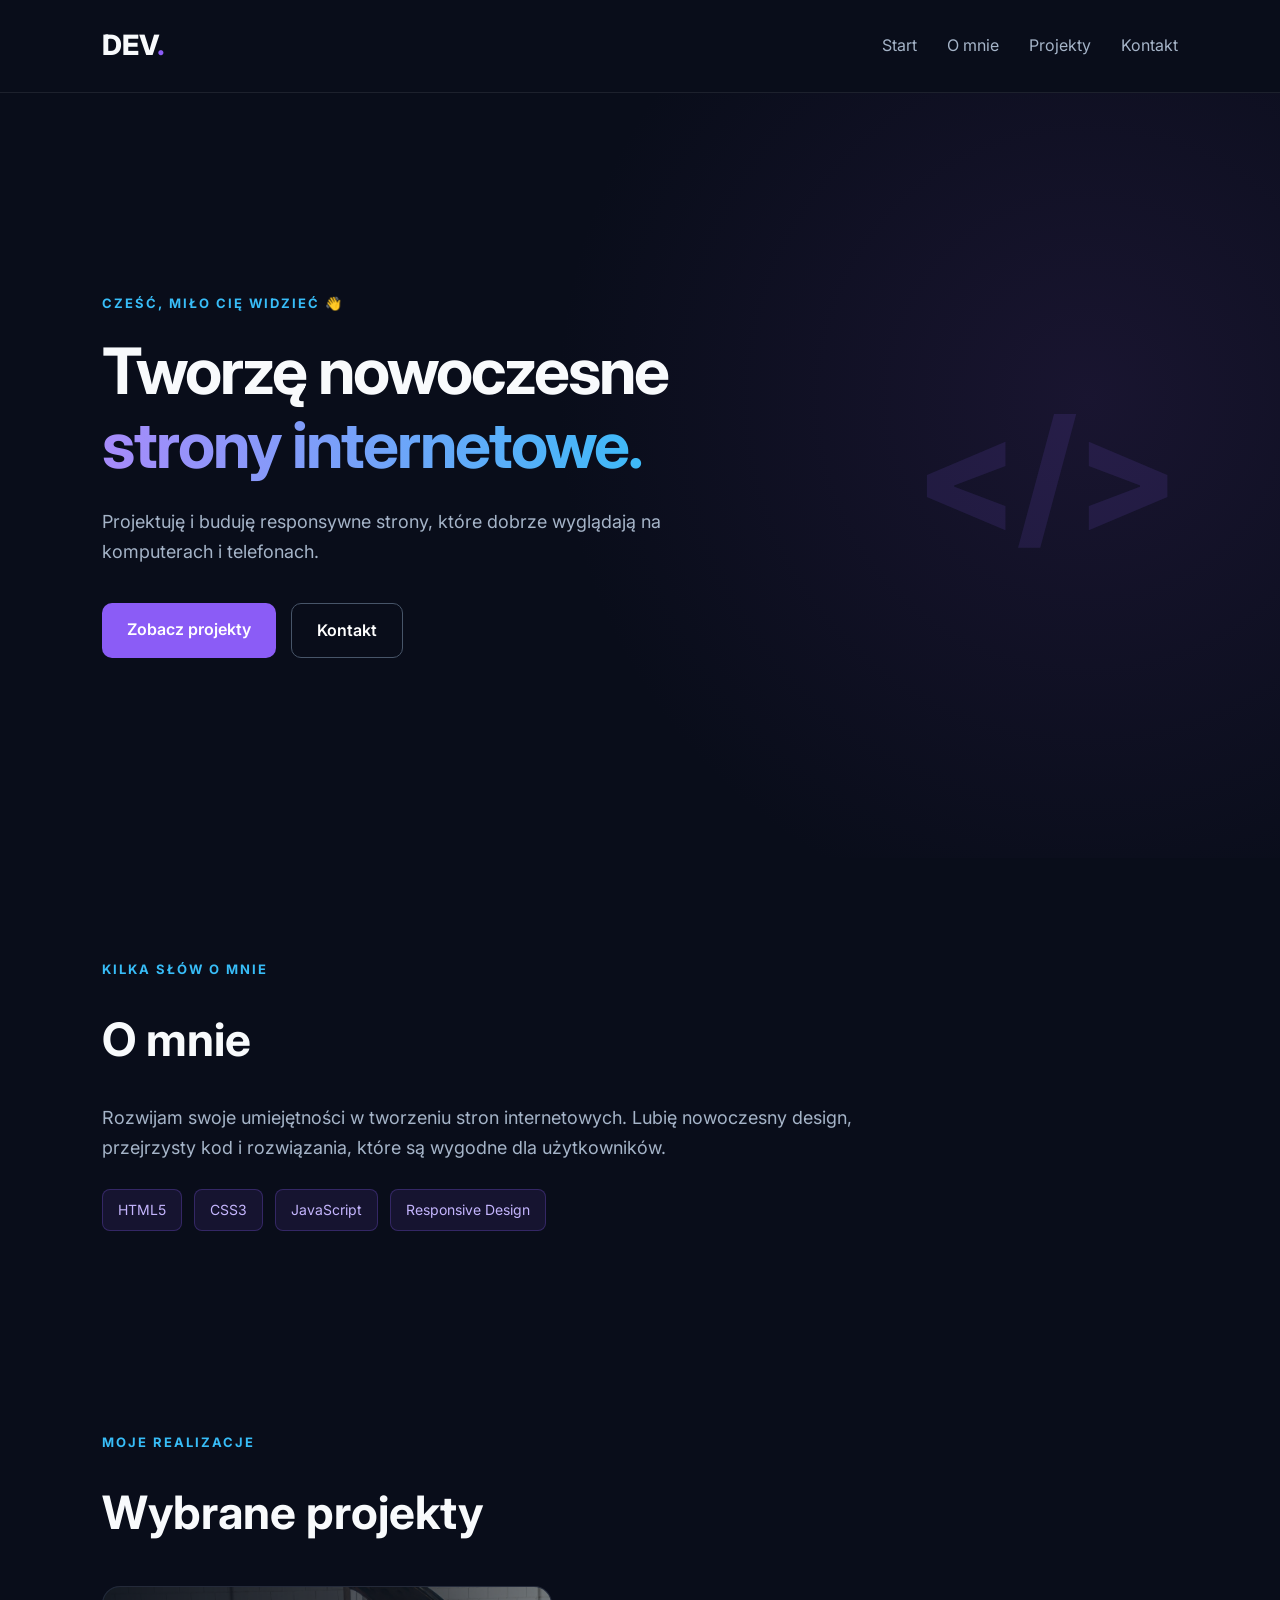
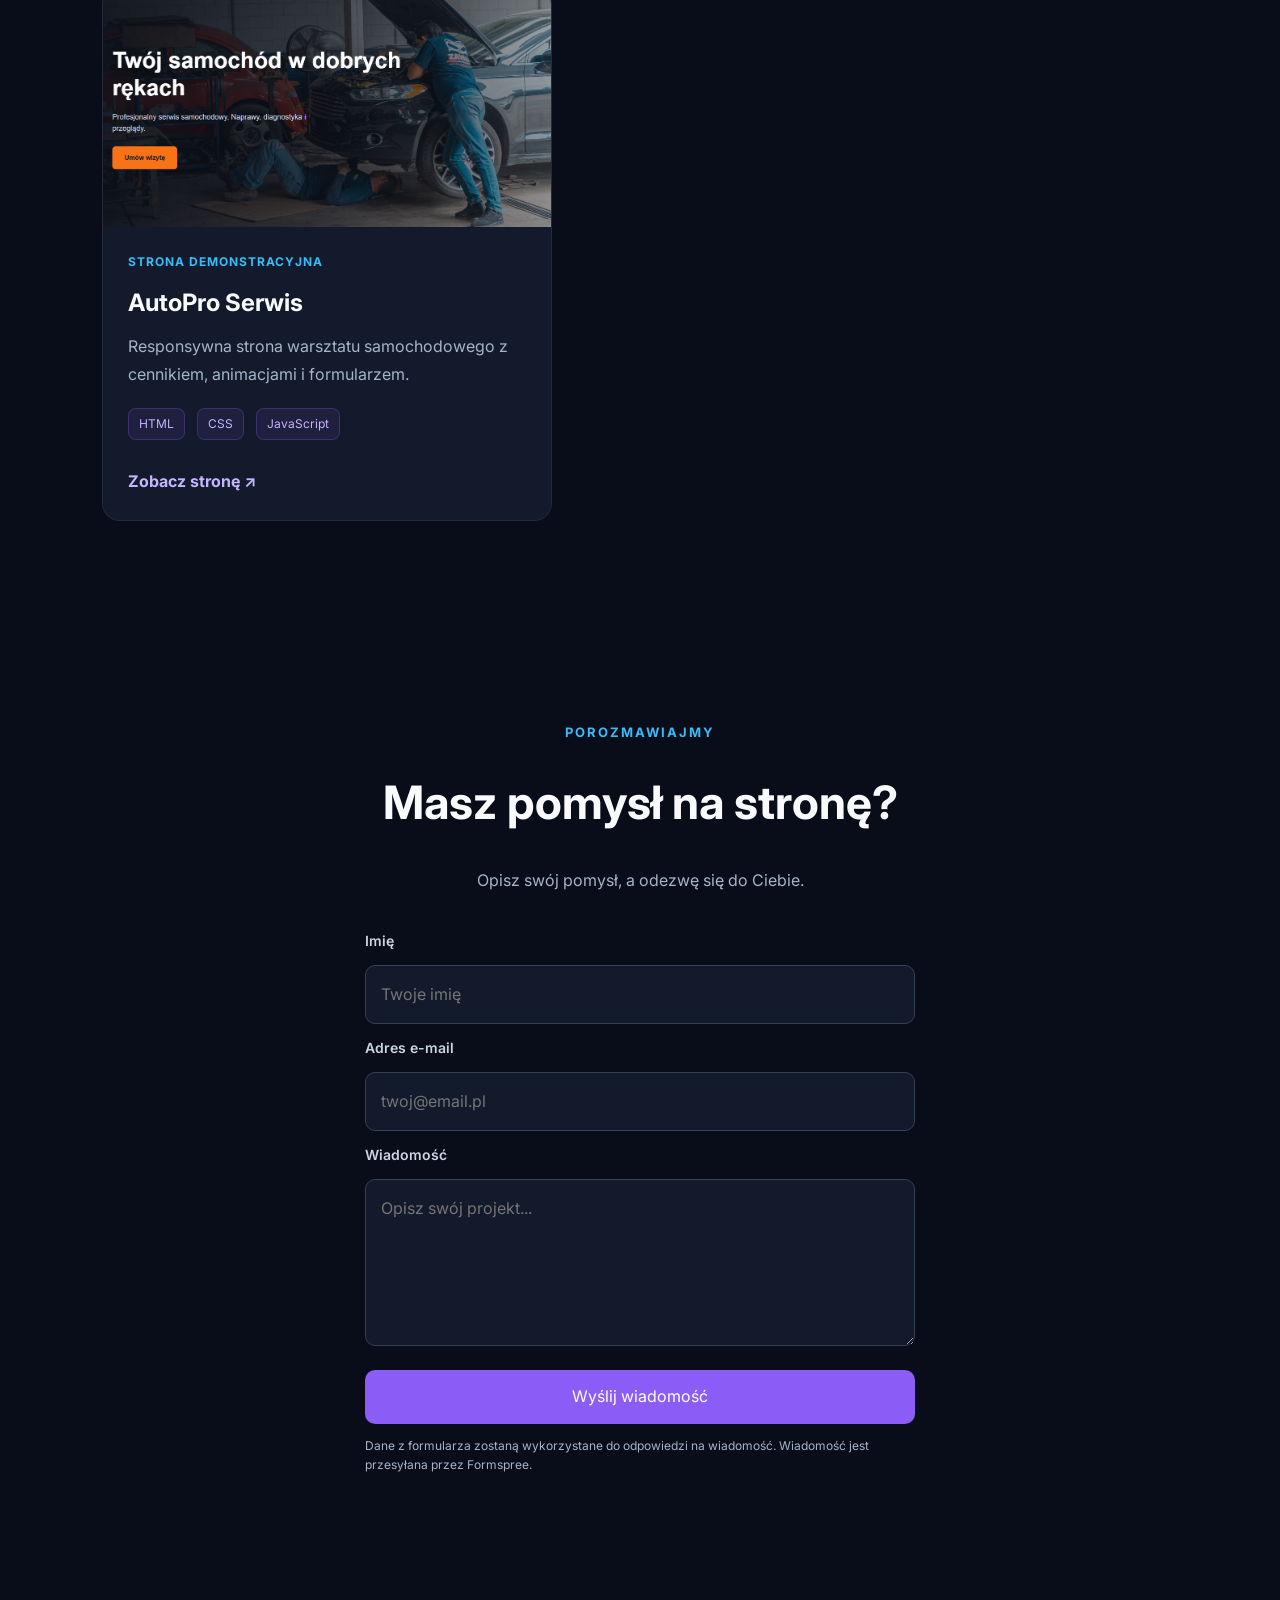
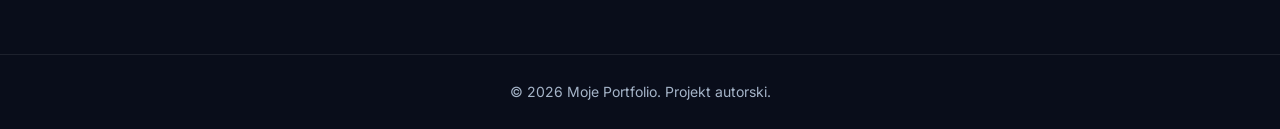
==== index.html @ 126b61ba "Add files via upload" ====
<!DOCTYPE html>
<html lang="pl">
<head>
    <meta charset="UTF-8">
    <meta name="viewport" content="width=device-width, initial-scale=1.0">
    <meta name="description" content="Portfolio twórcy stron internetowych. Projekty HTML, CSS i JavaScript, w tym AutoPro Serwis.">
    <meta name="theme-color" content="#090d1a">
    <title>Moje Portfolio | Web Developer</title>
    <link rel="stylesheet" href="style.css">
    <script src="script.js" defer></script>
</head>
<body>

    <header class="navbar">
        <a href="#start" class="logo">DEV<span>.</span></a>

        <nav aria-label="Nawigacja główna">
            <a href="#start">Start</a>
            <a href="#omnie">O mnie</a>
            <a href="#projekty">Projekty</a>
            <a href="#kontakt">Kontakt</a>
        </nav>
    </header>

    <main>

        <section id="start" class="hero">
            <div class="hero-content">
                <p class="hello">CZEŚĆ, MIŁO CIĘ WIDZIEĆ 👋</p>

                <h1>Tworzę nowoczesne
                    <span>strony internetowe.</span>
                </h1>

                <p class="hero-description">
                    Projektuję i buduję responsywne strony,
                    które dobrze wyglądają na komputerach
                    i telefonach.
                </p>

                <div class="hero-buttons">
                    <a href="#projekty" class="btn primary">
                        Zobacz projekty
                    </a>

                    <a href="#kontakt" class="btn secondary">
                        Kontakt
                    </a>
                </div>
            </div>

            <div class="hero-decoration">
                &lt;/&gt;
            </div>
        </section>

        <section id="omnie" class="section">
            <p class="section-label">KILKA SŁÓW O MNIE</p>
            <h2>O mnie</h2>

            <p class="about-text">
                Rozwijam swoje umiejętności w tworzeniu
                stron internetowych. Lubię nowoczesny
                design, przejrzysty kod i rozwiązania,
                które są wygodne dla użytkowników.
            </p>

            <div class="skills">
                <span>HTML5</span>
                <span>CSS3</span>
                <span>JavaScript</span>
                <span>Responsive Design</span>
            </div>
        </section>

        <section id="projekty" class="section">
            <p class="section-label">MOJE REALIZACJE</p>
            <h2>Wybrane projekty</h2>

            <div class="projects-grid">
                <article class="project-card">
                    <div class="project-image">
                        <img src="autopro.png"
                             alt="Podgląd strony AutoPro Serwis"
                             loading="lazy"
                             width="1200"
                             height="675">
                    </div>

                    <div class="project-content">
                        <p class="project-type">STRONA DEMONSTRACYJNA</p>

                        <h3>AutoPro Serwis</h3>

                        <p>
                            Responsywna strona warsztatu
                            samochodowego z cennikiem,
                            animacjami i formularzem.
                        </p>

                        <div class="project-tags">
                            <span>HTML</span>
                            <span>CSS</span>
                            <span>JavaScript</span>
                        </div>

                        <a
                            href="https://kacper7-sketch.github.io/autopro/"
                            target="_blank"
                            rel="noopener noreferrer"
                            class="project-link"
                        >
                            Zobacz stronę ↗
                        </a>
                    </div>
                </article>
            </div>
        </section>


        <section id="kontakt" class="section contact">
            <p class="section-label">POROZMAWIAJMY</p>
            <h2>Masz pomysł na stronę?</h2>
            <p>Opisz swój pomysł, a odezwę się do Ciebie.</p>

            <form id="formularz-kontaktowy"
                  class="contact-form"
                  action="https://formspree.io/f/mppqbgje"
                  method="POST">
                <label for="imie">Imię</label>
                <input type="text" id="imie" name="name"
                       placeholder="Twoje imię" autocomplete="given-name" required>

                <label for="email">Adres e-mail</label>
                <input type="email" id="email" name="email"
                       placeholder="twoj@email.pl" autocomplete="email" required>

                <label for="wiadomosc">Wiadomość</label>
                <textarea id="wiadomosc" name="message" rows="5"
                          placeholder="Opisz swój projekt..." required></textarea>

                <button type="submit" class="btn primary">Wyślij wiadomość</button>
                <p class="privacy-note">
                    Dane z formularza zostaną wykorzystane do odpowiedzi na wiadomość.
                    Wiadomość jest przesyłana przez Formspree.
                </p>
            </form>
            <p id="status-formularza" role="status" aria-live="polite"></p>
        </section>

    </main>

    <footer>
        <p>© 2026 Moje Portfolio. Projekt autorski.</p>
    </footer>

</body>
</html>
---- style.css ----
@import url('https://fonts.googleapis.com/css2?family=Inter:wght@400;500;600;700;800&display=swap');

:root {
    --bg: #090d1a;
    --surface: #131a2b;
    --text: #f8fafc;
    --muted: #a5b4c8;
    --accent: #8b5cf6;
    --accent-blue: #38bdf8;
}

* {
    margin: 0;
    padding: 0;
    box-sizing: border-box;
}

html {
    scroll-behavior: smooth;
}

body {
    font-family: 'Inter', sans-serif;
    background: var(--bg);
    color: var(--text);
    line-height: 1.7;
}

a {
    color: inherit;
    text-decoration: none;
}

.navbar {
    display: flex;
    align-items: center;
    justify-content: space-between;
    padding: 22px 8%;
    border-bottom: 1px solid #ffffff15;
}

.logo {
    font-size: 28px;
    font-weight: 800;
}

.logo span {
    color: var(--accent);
}

.navbar nav {
    display: flex;
    gap: 30px;
}

.navbar nav a {
    color: var(--muted);
    transition: color 0.2s;
}

.navbar nav a:hover {
    color: var(--accent-blue);
}

.hero {
    min-height: 85vh;
    display: flex;
    align-items: center;
    justify-content: space-between;
    gap: 40px;
    padding: 90px 8%;
    background: radial-gradient(
        circle at 85% 40%,
        #39245c55,
        transparent 45%
    );
}

.hero-content {
    max-width: 760px;
}

.hello,
.section-label {
    color: var(--accent-blue);
    font-weight: 700;
    letter-spacing: 2px;
    font-size: 13px;
    margin-bottom: 20px;
}

.hero h1 {
    font-size: clamp(38px, 5vw, 70px);
    line-height: 1.15;
    letter-spacing: -2px;
    margin-bottom: 25px;
}

.hero h1 span {
    display: block;
    background: linear-gradient(
        90deg,
        #a78bfa,
        #38bdf8
    );
    -webkit-background-clip: text;
    background-clip: text;
    color: transparent;
}

.hero-description {
    color: var(--muted);
    max-width: 570px;
    font-size: 18px;
}

.hero-buttons {
    display: flex;
    gap: 15px;
    flex-wrap: wrap;
    margin-top: 35px;
}

.btn {
    display: inline-block;
    padding: 13px 25px;
    border-radius: 10px;
    font-weight: 600;
    transition: transform 0.2s, background 0.2s;
}

.btn:hover {
    transform: translateY(-3px);
}

.primary {
    background: var(--accent);
    color: white;
}

.primary:hover {
    background: #7c3aed;
}

.secondary {
    border: 1px solid #475569;
    color: white;
}

.hero-decoration {
    font-size: clamp(80px, 12vw, 180px);
    font-weight: 800;
    color: #8b5cf620;
    user-select: none;
}

.section {
    padding: 100px 8%;
    max-width: 1400px;
    margin: auto;
}

.section h2 {
    font-size: clamp(30px, 4vw, 46px);
    margin-bottom: 25px;
}

.about-text {
    color: var(--muted);
    max-width: 750px;
    font-size: 18px;
}

.skills,
.project-tags {
    display: flex;
    flex-wrap: wrap;
    gap: 12px;
    margin-top: 25px;
}

.skills span,
.project-tags span {
    padding: 8px 15px;
    background: #8b5cf61a;
    color: #c4b5fd;
    border: 1px solid #8b5cf644;
    border-radius: 8px;
    font-size: 14px;
}

.projects-grid {
    display: grid;
    grid-template-columns: repeat(
        auto-fit,
        minmax(min(100%, 320px), 1fr)
    );
    gap: 25px;
    margin-top: 35px;
}

.project-card {
    background: var(--surface);
    border: 1px solid #ffffff12;
    border-radius: 18px;
    overflow: hidden;
    transition: transform 0.3s, border-color 0.3s;
}

.project-card:hover {
    transform: translateY(-7px);
    border-color: var(--accent);
}

.project-image {
    height: 200px;
    background: linear-gradient(135deg, #243b55, #141e30);
    display: flex;
    align-items: center;
    justify-content: center;
}

.project-image span {
    font-size: 65px;
}

.project-content {
    padding: 28px;
}

.project-type {
    color: var(--accent-blue);
    font-size: 12px;
    font-weight: 700;
    letter-spacing: 1px;
}

.project-content h3 {
    font-size: 24px;
    margin: 10px 0;
}

.project-content > p:not(.project-type) {
    color: var(--muted);
}

.project-tags {
    margin: 20px 0;
}

.project-tags span {
    padding: 5px 10px;
    font-size: 12px;
}

.project-link {
    display: inline-block;
    color: #c4b5fd;
    font-weight: 700;
    margin-top: 8px;
}

.project-link:hover {
    color: white;
}

.contact {
    text-align: center;
    padding-bottom: 120px;
}

.contact p:not(.section-label) {
    color: var(--muted);
    margin-bottom: 30px;
}

footer {
    text-align: center;
    padding: 25px;
    border-top: 1px solid #ffffff15;
    color: var(--muted);
    font-size: 14px;
}

@media (max-width: 768px) {
    .navbar {
        flex-direction: column;
        gap: 15px;
    }

    .navbar nav {
        gap: 15px;
        flex-wrap: wrap;
        justify-content: center;
    }

    .hero {
        min-height: 70vh;
        padding: 75px 6%;
    }

    .hero-decoration {
        display: none;
    }

    .section {
        padding: 70px 6%;
    }

    .hero h1 {
        letter-spacing: -1px;
    }
}

@media (prefers-reduced-motion: reduce) {
    html {
        scroll-behavior: auto;
    }

    .btn,
    .project-card {
        transition: none;
    }
}

/* ANIMACJE PRZEWIJANIA */

.animacja {
    opacity: 0;
    transform: translateY(30px);
    transition:
        opacity 0.8s ease,
        transform 0.8s ease;
}

.animacja.widoczny {
    opacity: 1;
    transform: translateY(0);
}

@media (prefers-reduced-motion: reduce) {
    .animacja {
        opacity: 1;
        transform: none;
        transition: none;
    }
}

/* POPRAWIONY WYGLĄD KARTY PROJEKTU */

.projects-grid {
    grid-template-columns: repeat(
        auto-fit,
        minmax(min(100%, 320px), 450px)
    );
}

.project-card {
    display: flex;
    flex-direction: column;
    overflow: hidden;
}

.project-image {
    width: 100%;
    height: 240px;
    flex-shrink: 0;
    overflow: hidden;
    position: relative;
}

.project-image img {
    display: block;
    width: 100%;
    height: 100%;
    object-fit: cover;
    object-position: center top;
}

.project-content {
    position: relative;
    background: #131a2b;
    padding: 25px;
    z-index: 1;
}

.project-card:hover .project-image img {
    transform: scale(1.04);
}

@media (prefers-reduced-motion: reduce) {
    .project-card:hover .project-image img {
        transform: none;
    }
}

/* FORMULARZ KONTAKTOWY */

.contact-form {
    display: flex;
    flex-direction: column;
    gap: 12px;
    max-width: 550px;
    margin: 35px auto 0;
    text-align: left;
}

.contact-form label {
    color: #cbd5e1;
    font-weight: 600;
    font-size: 14px;
}

.contact-form input,
.contact-form textarea {
    width: 100%;
    padding: 15px;
    border-radius: 10px;
    border: 1px solid #334155;
    background: #131a2b;
    color: white;
    font: inherit;
}

.contact-form input:focus,
.contact-form textarea:focus {
    outline: 2px solid #8b5cf6;
    outline-offset: 2px;
}

.contact-form button {
    border: none;
    cursor: pointer;
    font: inherit;
    margin-top: 12px;
}

.contact-form button:focus-visible {
    outline: 2px solid #38bdf8;
    outline-offset: 3px;
}
.privacy-note {
    color: #94a3b8;
    font-size: 12px;
    line-height: 1.6;
    text-align: left;
}

#status-formularza {
    margin-top: 20px;
    color: #c4b5fd;
    font-weight: 600;
}

.contact-form button:disabled {
    opacity: 0.6;
    cursor: wait;
}

/* Dodatkowe dopasowanie do wąskich ekranów */
img { max-width: 100%; }

@media (max-width: 420px) {
    .navbar nav { gap: 10px; }
    .navbar nav a { font-size: 13px; }
    .hero-buttons .btn { text-align: center; }
    .project-content { padding: 20px; }
    .project-image { height: 190px; }
}
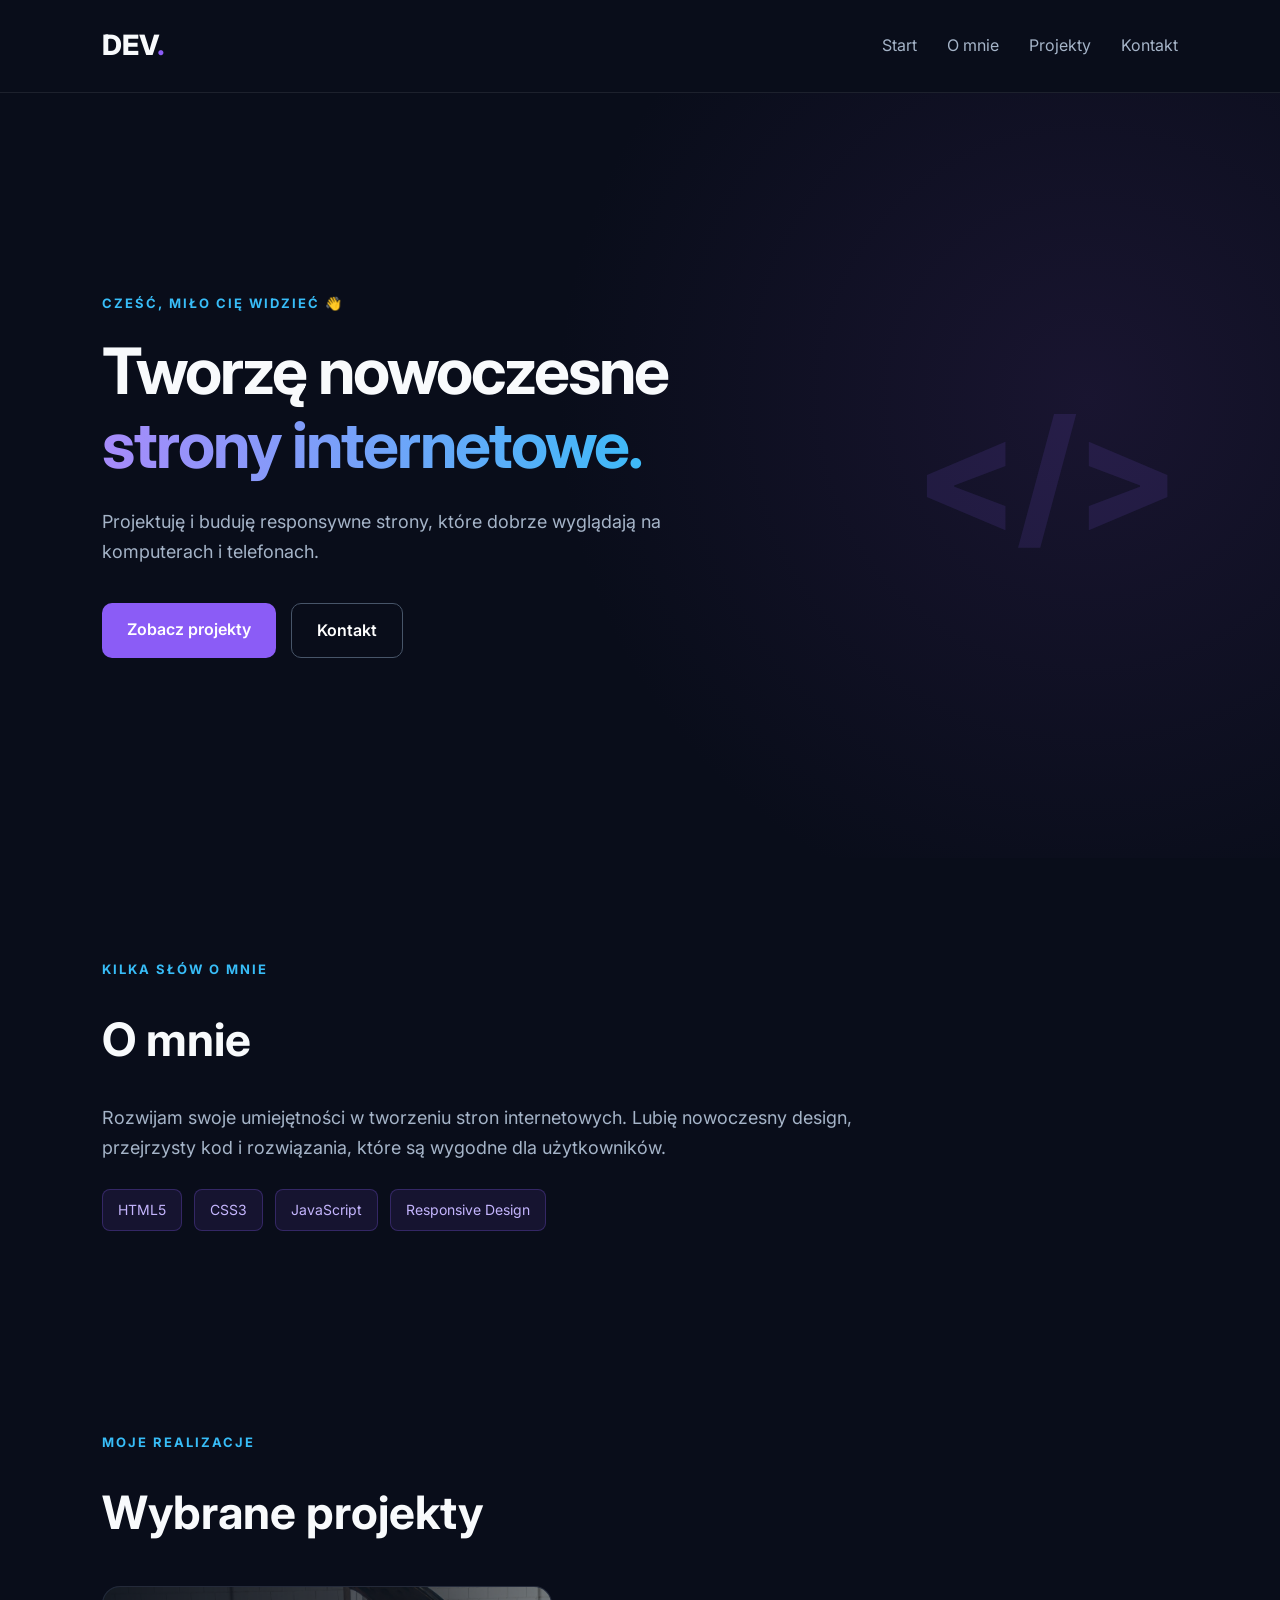
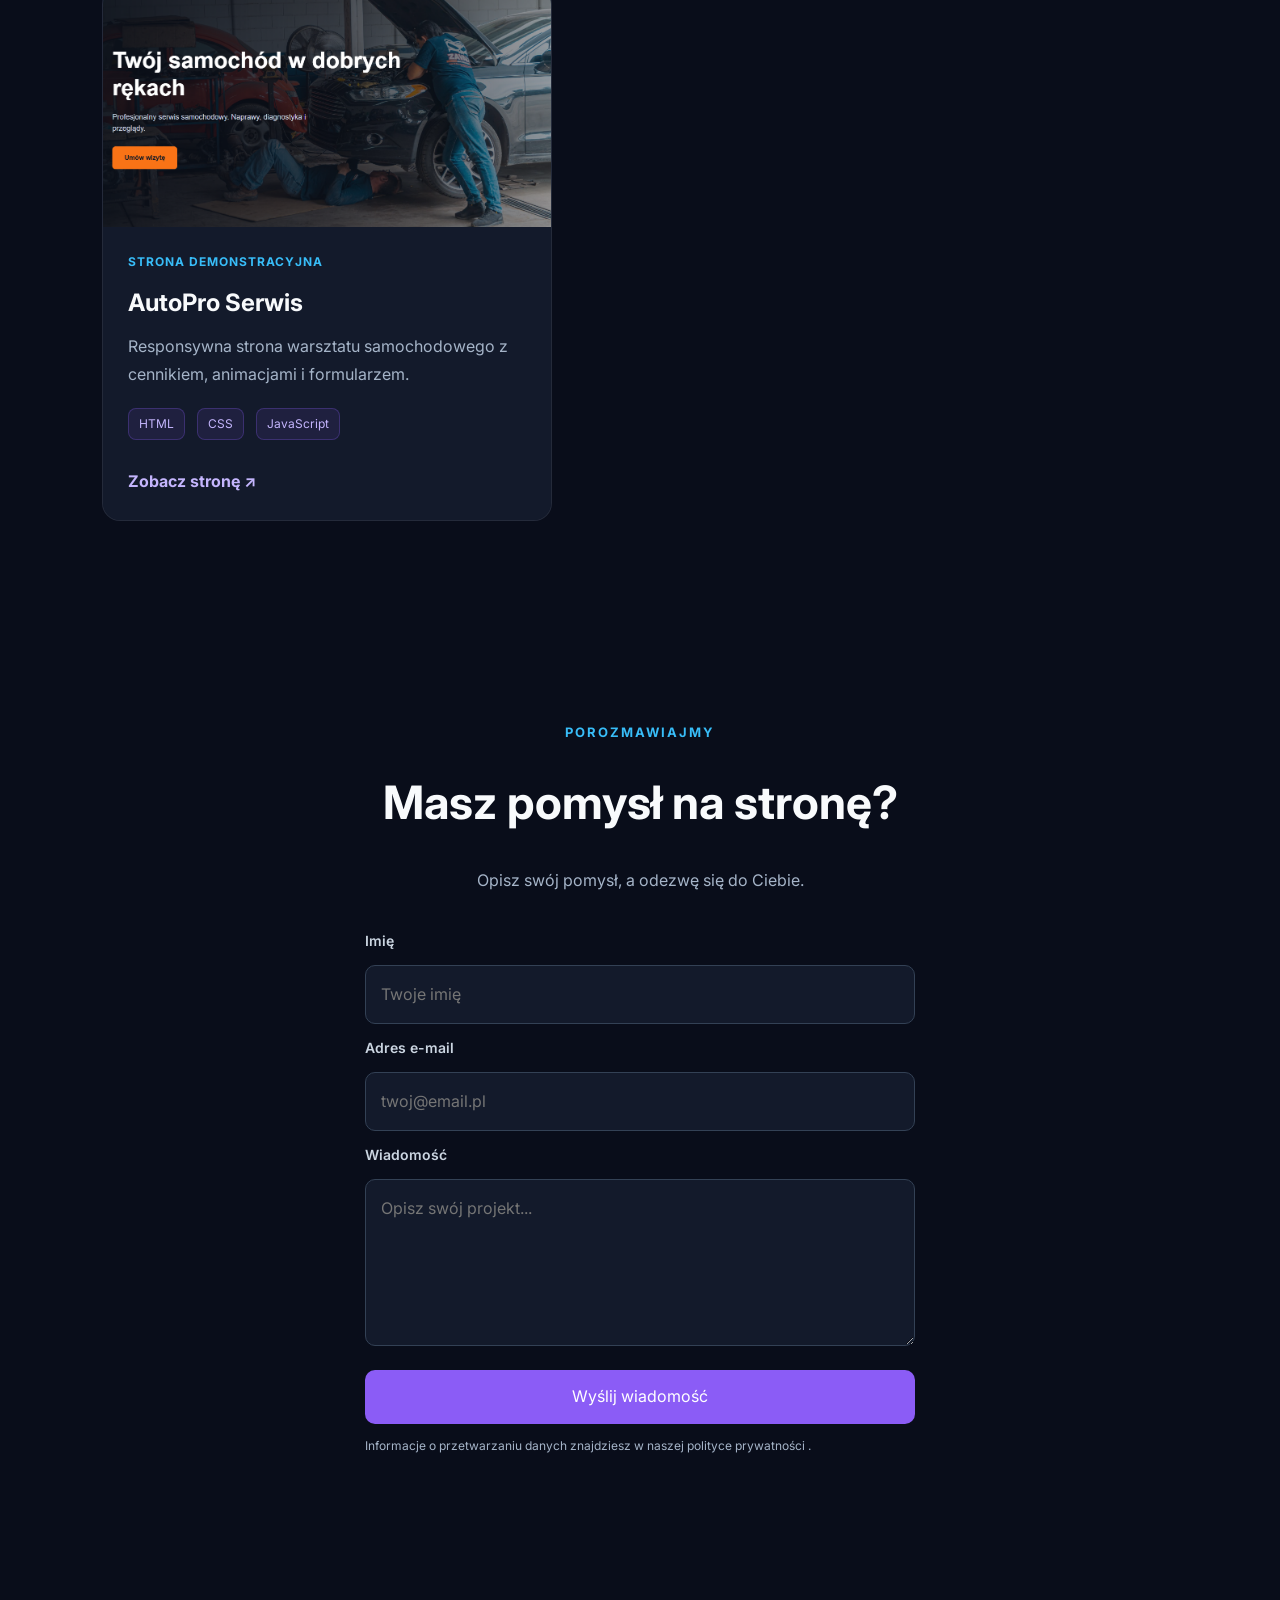
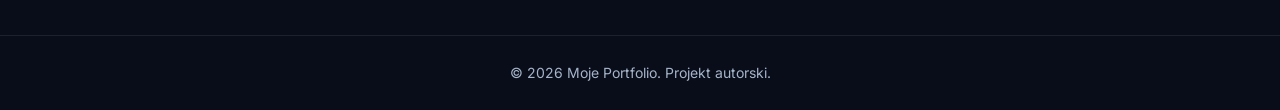
==== commit 27c05a0f: "Add files via upload" ====
--- a/index.html
+++ b/index.html
@@ -141,11 +141,16 @@
                           placeholder="Opisz swój projekt..." required></textarea>
 
                 <button type="submit" class="btn primary">Wyślij wiadomość</button>
-                <p class="privacy-note">
-                    Dane z formularza zostaną wykorzystane do odpowiedzi na wiadomość.
-                    Wiadomość jest przesyłana przez Formspree.
-                </p>
-            </form>
+                
+                 <p class="privacy-note">
+                     Informacje o przetwarzaniu danych znajdziesz
+                     w naszej
+                    <a href="prywatnosc.html">
+                        polityce prywatności
+                     </a>.
+                 </p>
+             
+                </form>
             <p id="status-formularza" role="status" aria-live="polite"></p>
         </section>
 
